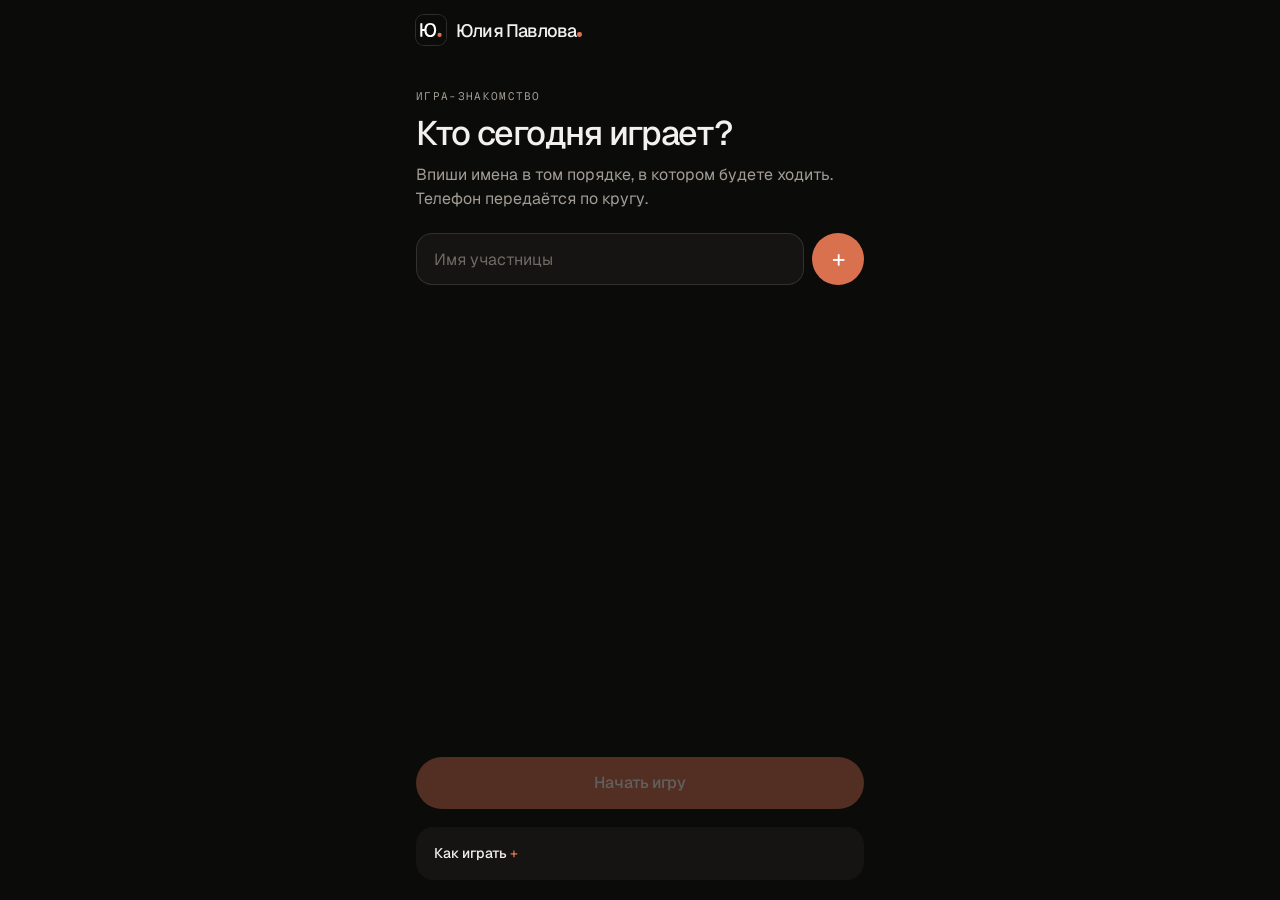
==== igra/index.html @ d2e3b5a1 "Игра-знакомство: мини-приложение для телефона Юли (поле, кубик, 140 карточек, итоги) Co-Authored-By:" ====
<!doctype html>
<html lang="ru">
<head>
<meta charset="utf-8">
<meta name="viewport" content="width=device-width,initial-scale=1,viewport-fit=cover">
<meta name="theme-color" content="#0B0B0A">
<meta name="robots" content="noindex">
<title>Игра-знакомство · Юлия Павлова</title>
<link rel="icon" href="../favicon.svg" type="image/svg+xml">
<script src="https://telegram.org/js/telegram-web-app.js"></script>
<link rel="stylesheet" href="style.css">
</head>
<body>
<div id="app">

  <!-- Экран 1: участницы -->
  <section class="screen" id="s-setup">
    <header class="top">
      <span class="logo"><img src="../favicon.svg" width="30" height="30" alt=""><span>Юлия Павлова<i class="dot"></i></span></span>
    </header>
    <div class="setup">
      <p class="label">Игра-знакомство</p>
      <h1>Кто сегодня играет?</h1>
      <p class="muted">Впиши имена в том порядке, в котором будете ходить. Телефон передаётся по кругу.</p>
      <form id="add-form" class="add" autocomplete="off">
        <input id="add-name" maxlength="20" placeholder="Имя участницы" enterkeyhint="done">
        <button class="pill accent" type="submit" aria-label="Добавить">+</button>
      </form>
      <ol id="players" class="players"></ol>
      <div class="setup-actions">
        <button id="btn-start" class="pill accent wide" disabled>Начать игру</button>
      </div>
      <details class="rules">
        <summary>Как играть</summary>
        <ol>
          <li>Бросай кубик, фишка пройдёт по полю.</li>
          <li>Цвет клетки — тема. Откроется карточка с началом фразы.</li>
          <li>Продолжи фразу вслух и расскажи, почему, как тебе кажется, она выпала именно тебе.</li>
          <li>Отметь, насколько фраза про тебя: «Точно нет», «И да, и нет» или «Точно да».</li>
          <li>Передай телефон следующей. В конце Юля увидит итоги.</li>
        </ol>
      </details>
    </div>
  </section>

  <!-- Экран 2: поле -->
  <section class="screen" id="s-game" hidden>
    <header class="top">
      <span class="logo small"><img src="../favicon.svg" width="26" height="26" alt=""></span>
      <div id="queue" class="queue" aria-label="Очередь ходов"></div>
      <button id="btn-menu" class="icon-btn" aria-label="Меню">
        <svg viewBox="0 0 24 24" width="22" height="22"><circle cx="5" cy="12" r="1.8"/><circle cx="12" cy="12" r="1.8"/><circle cx="19" cy="12" r="1.8"/></svg>
      </button>
    </header>
    <div class="board-wrap">
      <div id="board" class="board">
        <div class="center">
          <p class="label" id="turn-label">Ходит</p>
          <p class="turn-name" id="turn-name"></p>
          <div class="scene" id="dice-btn" role="button" tabindex="0" aria-label="Бросить кубик">
            <div class="cube" id="cube">
              <div class="face f1"><i></i></div>
              <div class="face f2"><i></i><i></i></div>
              <div class="face f3"><i></i><i></i><i></i></div>
              <div class="face f4"><i></i><i></i><i></i><i></i></div>
              <div class="face f5"><i></i><i></i><i></i><i></i><i></i></div>
              <div class="face f6"><i></i><i></i><i></i><i></i><i></i><i></i></div>
            </div>
          </div>
          <p class="hint" id="dice-hint">Нажми на кубик</p>
        </div>
      </div>
    </div>
    <ul class="legend" id="legend"></ul>
  </section>

  <!-- Экран 3: итоги -->
  <section class="screen" id="s-summary" hidden>
    <header class="top">
      <button id="btn-back" class="icon-btn" aria-label="Назад к полю">
        <svg viewBox="0 0 24 24" width="22" height="22"><path d="M15 5l-7 7 7 7" fill="none" stroke="currentColor" stroke-width="2" stroke-linecap="round" stroke-linejoin="round"/></svg>
      </button>
      <span class="top-title">Итоги игры</span>
      <span class="icon-btn" aria-hidden="true"></span>
    </header>
    <div id="summary" class="summary"></div>
    <div class="summary-actions">
      <button id="btn-copy" class="pill accent wide">Скопировать итоги</button>
      <button id="btn-new" class="pill ghost wide">Новая игра</button>
    </div>
  </section>

  <!-- Карточка -->
  <div id="card-layer" class="layer" hidden>
    <div class="card-flip" id="card-flip">
      <div class="card back"><span class="back-mark">Ю<i class="dot"></i></span></div>
      <div class="card front" id="card-front">
        <div class="card-head">
          <span class="chip" id="card-theme"></span>
          <span class="card-who" id="card-who"></span>
        </div>
        <p class="phrase" id="card-phrase"></p>
        <p class="card-hint">Продолжи фразу вслух и расскажи, почему она тебе выпала.</p>
        <div class="scale" id="scale" role="radiogroup" aria-label="Насколько это про тебя">
          <button data-v="no" role="radio">Точно нет</button>
          <button data-v="mid" role="radio">И да, и нет</button>
          <button data-v="yes" role="radio">Точно да</button>
        </div>
        <textarea id="card-note" rows="2" maxlength="300" placeholder="Заметка Юли — по желанию"></textarea>
        <div class="card-actions">
          <button class="pill ghost" id="btn-swap">Другая</button>
          <button class="pill accent" id="btn-done" disabled>Дальше</button>
        </div>
      </div>
    </div>
  </div>

  <!-- Меню -->
  <div id="menu-layer" class="layer sheet-layer" hidden>
    <div class="sheet">
      <button class="sheet-item" data-act="summary">Итоги игры</button>
      <button class="sheet-item" data-act="skip">Пропустить ход</button>
      <button class="sheet-item" data-act="players">Изменить участниц</button>
      <button class="sheet-item danger" data-act="new">Начать заново</button>
      <button class="sheet-item muted" data-act="close">Закрыть</button>
    </div>
  </div>

  <div id="toast" class="toast" role="status" aria-live="polite"></div>
</div>
<script src="cards.js"></script>
<script src="app.js"></script>
</body>
</html>
---- igra/style.css ----
@font-face{font-family:'Geist';font-weight:400 600;font-display:swap;src:url(../fonts/Geist-cyrillic-0.woff2) format('woff2');unicode-range:U+0301,U+0400-045F,U+0490-0491,U+04B0-04B1,U+2116}
@font-face{font-family:'Geist';font-weight:400 600;font-display:swap;src:url(../fonts/Geist-latin-1.woff2) format('woff2');unicode-range:U+0000-00FF,U+0131,U+0152-0153,U+2000-206F,U+2212}
@font-face{font-family:'Geist Mono';font-weight:400 500;font-display:swap;src:url(../fonts/GeistMono-cyrillic-2.woff2) format('woff2');unicode-range:U+0301,U+0400-045F,U+0490-0491,U+04B0-04B1,U+2116}
@font-face{font-family:'Geist Mono';font-weight:400 500;font-display:swap;src:url(../fonts/GeistMono-latin-3.woff2) format('woff2');unicode-range:U+0000-00FF,U+0131,U+0152-0153,U+2000-206F,U+2212}

:root{
  --black:#0B0B0A;--panel:#151412;--panel2:#1D1B19;--off:#F3F1EE;--gray:#6F6A63;--gray-d:#A29C94;
  --line:rgba(255,255,255,.12);--accent:#D9714F;--accent-ink:#A9472A;
  --f:'Geist',system-ui,sans-serif;--mono:'Geist Mono',ui-monospace,monospace;
  --ease:cubic-bezier(.16,1,.3,1);
  --safe-b:env(safe-area-inset-bottom,0px);
}
*{box-sizing:border-box;margin:0;padding:0}
html,body{height:100%}
body{background:var(--black);color:var(--off);font-family:var(--f);font-size:16px;line-height:1.5;-webkit-font-smoothing:antialiased;-webkit-tap-highlight-color:transparent;overscroll-behavior:none}
button,input,textarea{font:inherit;color:inherit;background:none;border:0}
button{cursor:pointer;touch-action:manipulation;user-select:none;-webkit-user-select:none}
:focus-visible{outline:2px solid var(--accent);outline-offset:3px;border-radius:8px}
[hidden]{display:none!important}

#app{max-width:480px;margin:0 auto;min-height:100%;position:relative}
.screen{min-height:100dvh;display:flex;flex-direction:column;padding:0 16px calc(20px + var(--safe-b))}
.top{display:flex;align-items:center;gap:12px;height:60px;flex:none}
.logo{display:inline-flex;align-items:center;gap:10px;font-weight:500;font-size:18px;letter-spacing:-.045em}
.logo img{border-radius:8px;box-shadow:0 0 0 1px rgba(255,255,255,.14)}
.dot{display:inline-block;width:.24em;height:.24em;border-radius:50%;background:var(--accent);margin-left:.06em;vertical-align:baseline}
.top-title{flex:1;text-align:center;font-weight:500;letter-spacing:-.02em}
.icon-btn{width:40px;height:40px;border-radius:12px;display:grid;place-items:center;fill:currentColor;flex:none}
.icon-btn:active{background:var(--panel)}

.label{font-family:var(--mono);font-size:11px;letter-spacing:.12em;text-transform:uppercase;color:var(--gray-d)}
.muted{color:var(--gray-d)}
h1{font-size:34px;line-height:1.08;font-weight:500;letter-spacing:-.04em;margin:10px 0 12px}

.pill{display:inline-flex;align-items:center;justify-content:center;gap:8px;height:52px;padding:0 24px;border-radius:999px;font-weight:500;letter-spacing:-.01em;transition:transform 160ms var(--ease),background 200ms,opacity 200ms}
.pill:active{transform:scale(.97)}
.pill.accent{background:var(--accent);color:#fff}
.pill.ghost{box-shadow:inset 0 0 0 1px var(--line);color:var(--off)}
.pill.wide{width:100%}
.pill:disabled{opacity:.35;pointer-events:none}

/* Участницы */
.setup{padding-top:28px;display:flex;flex-direction:column;flex:1}
.add{display:flex;gap:8px;margin:22px 0 12px}
.add input{flex:1;height:52px;border-radius:16px;background:var(--panel);padding:0 18px;font-size:16px;box-shadow:inset 0 0 0 1px var(--line)}
.add input::placeholder{color:var(--gray)}
.add .pill{width:52px;padding:0;font-size:24px;font-weight:400}
.players{list-style:none;display:flex;flex-direction:column;gap:8px}
.players li{display:flex;align-items:center;gap:12px;height:52px;padding:0 8px 0 12px;border-radius:16px;background:var(--panel);animation:pop 320ms var(--ease)}
.players .num{font-family:var(--mono);font-size:12px;color:var(--gray);width:18px}
.players .name{flex:1;font-weight:500}
.players .rm{width:40px;height:40px;border-radius:12px;color:var(--gray-d);font-size:20px}
.token-i{width:26px;height:26px;border-radius:50%;display:grid;place-items:center;font-size:12px;font-weight:600;color:#0B0B0A;flex:none}
.setup-actions{display:flex;flex-direction:column;gap:10px;margin-top:auto;padding-top:24px}
.rules{margin-top:18px;padding:16px 18px;border-radius:18px;background:var(--panel);color:var(--gray-d);font-size:14px}
.rules summary{color:var(--off);font-weight:500;cursor:pointer;list-style:none}
.rules summary::after{content:' +';color:var(--accent)}
.rules[open] summary::after{content:' −'}
.rules ol{margin:10px 0 0 18px;display:flex;flex-direction:column;gap:6px}

/* Очередь */
.queue{flex:1;display:flex;gap:6px;overflow-x:auto;scrollbar-width:none;padding:4px 0}
.queue::-webkit-scrollbar{display:none}
.q{display:inline-flex;align-items:center;gap:6px;height:32px;padding:0 12px 0 4px;border-radius:999px;background:var(--panel);font-size:13px;white-space:nowrap;color:var(--gray-d);transition:background 250ms,color 250ms}
.q .token-i{width:24px;height:24px;font-size:11px;box-shadow:0 0 0 1px rgba(11,11,10,.25)}
.q.on{background:var(--off);color:#0B0B0A;font-weight:500}

/* Поле */
.board-wrap{flex:1;display:flex;align-items:center;justify-content:center;padding:8px 0}
.board{--gap:5px;position:relative;width:100%;max-width:420px;display:grid;grid-template-columns:repeat(6,1fr);grid-template-rows:repeat(7,1fr);gap:var(--gap);aspect-ratio:6/7}
.cell{border-radius:12px;position:relative;display:flex;align-items:flex-start;justify-content:flex-start;padding:6px;font-family:var(--mono);font-size:9px;letter-spacing:.04em;text-transform:uppercase;color:rgba(11,11,10,.62);transition:transform 300ms var(--ease),box-shadow 300ms}
.cell.start{background:var(--panel2)!important;color:var(--gray-d);box-shadow:inset 0 0 0 1px var(--line)}
.cell.land{transform:scale(1.08);box-shadow:0 0 0 2px var(--off),0 10px 30px rgba(0,0,0,.5);z-index:2}
.center{grid-column:2/6;grid-row:2/7;border-radius:22px;background:var(--panel);display:flex;flex-direction:column;align-items:center;justify-content:center;text-align:center;padding:12px}
.turn-name{font-size:26px;font-weight:500;letter-spacing:-.035em;line-height:1.1;margin:4px 0 8px;max-width:100%;overflow:hidden;text-overflow:ellipsis;white-space:nowrap}
.hint{font-size:13px;color:var(--gray-d);margin-top:10px;min-height:20px}

.tokens{position:absolute;inset:0;pointer-events:none}
.token{position:absolute;width:24px;height:24px;margin:-12px 0 0 -12px;border-radius:50%;display:grid;place-items:center;font-size:11px;font-weight:600;color:#0B0B0A;box-shadow:0 0 0 2px var(--black),0 4px 10px rgba(0,0,0,.45);transition:left 260ms var(--ease),top 260ms var(--ease),transform 260ms var(--ease);z-index:3}
.token.me{transform:scale(1.18);z-index:4}

/* Кубик */
.scene{width:84px;height:84px;perspective:420px;cursor:pointer;margin:14px 0 10px}
.cube{width:100%;height:100%;position:relative;transform-style:preserve-3d;transform:rotateX(-22deg) rotateY(-30deg);transition:transform 1100ms cubic-bezier(.2,.75,.25,1)}
.face{position:absolute;inset:0;border-radius:18px;background:var(--off);box-shadow:inset 0 0 0 1px rgba(0,0,0,.08),inset 0 -6px 14px rgba(0,0,0,.08);display:grid;grid-template:repeat(3,1fr)/repeat(3,1fr);padding:14px;backface-visibility:hidden}
.face i{width:13px;height:13px;border-radius:50%;background:#121211;place-self:center}
.f1 i{background:var(--accent);width:17px;height:17px}
.f1{transform:translateZ(42px)}
.f6{transform:rotateY(180deg) translateZ(42px)}
.f2{transform:rotateY(90deg) translateZ(42px)}
.f5{transform:rotateY(-90deg) translateZ(42px)}
.f3{transform:rotateX(90deg) translateZ(42px)}
.f4{transform:rotateX(-90deg) translateZ(42px)}
.f1 i{grid-area:2/2}
.f2 i:nth-child(1){grid-area:1/1}.f2 i:nth-child(2){grid-area:3/3}
.f3 i:nth-child(1){grid-area:1/1}.f3 i:nth-child(2){grid-area:2/2}.f3 i:nth-child(3){grid-area:3/3}
.f4 i:nth-child(1){grid-area:1/1}.f4 i:nth-child(2){grid-area:1/3}.f4 i:nth-child(3){grid-area:3/1}.f4 i:nth-child(4){grid-area:3/3}
.f5 i:nth-child(1){grid-area:1/1}.f5 i:nth-child(2){grid-area:1/3}.f5 i:nth-child(3){grid-area:2/2}.f5 i:nth-child(4){grid-area:3/1}.f5 i:nth-child(5){grid-area:3/3}
.f6 i:nth-child(1){grid-area:1/1}.f6 i:nth-child(2){grid-area:2/1}.f6 i:nth-child(3){grid-area:3/1}.f6 i:nth-child(4){grid-area:1/3}.f6 i:nth-child(5){grid-area:2/3}.f6 i:nth-child(6){grid-area:3/3}
.scene.busy{pointer-events:none}
.scene.wait .cube{animation:nudge 2.4s var(--ease) infinite}

.legend{list-style:none;display:flex;flex-wrap:wrap;gap:6px 14px;justify-content:center;padding:8px 0 4px;font-size:12px;color:var(--gray-d)}
.legend li{display:inline-flex;align-items:center;gap:6px}
.legend i{width:10px;height:10px;border-radius:3px}

/* Слои */
.layer{position:fixed;inset:0;z-index:20;display:flex;align-items:center;justify-content:center;padding:16px;background:rgba(6,6,5,.72);backdrop-filter:blur(6px);-webkit-backdrop-filter:blur(6px);animation:fade 240ms ease}
.card-flip{width:100%;max-width:420px;position:relative;perspective:1200px}
.card{border-radius:28px;backface-visibility:hidden;-webkit-backface-visibility:hidden;transition:transform 700ms var(--ease)}
.card.back{position:absolute;inset:0;background:var(--panel);box-shadow:inset 0 0 0 1px var(--line);display:grid;place-items:center;transform:rotateY(0)}
.back-mark{font-size:84px;font-weight:500;letter-spacing:-.06em;display:inline-flex;align-items:flex-end}
.back-mark .dot{width:18px;height:18px;margin:0 0 20px 3px}
.card.front{background:var(--off);color:#121211;padding:22px 20px 18px;transform:rotateY(180deg);display:flex;flex-direction:column;max-height:calc(100dvh - 32px);overflow:auto}
.card-flip.open .back{transform:rotateY(-180deg)}
.card-flip.open .front{transform:rotateY(0)}
.card-head{display:flex;align-items:center;justify-content:space-between;gap:10px}
.chip{display:inline-flex;align-items:center;gap:7px;height:30px;padding:0 12px;border-radius:999px;font-family:var(--mono);font-size:11px;letter-spacing:.08em;text-transform:uppercase;color:#121211}
.card-who{font-size:13px;color:var(--gray)}
.phrase{font-size:29px;line-height:1.14;font-weight:500;letter-spacing:-.035em;margin:26px 0 14px;text-wrap:balance}
.card-hint{font-size:14px;color:var(--gray);margin-bottom:20px}
.scale{display:grid;grid-template-columns:repeat(3,1fr);gap:6px;padding:5px;border-radius:18px;background:#E7E5E1}
.scale button{height:48px;border-radius:14px;font-size:14px;font-weight:500;color:#3a3733;transition:background 200ms,color 200ms,transform 160ms var(--ease)}
.scale button:active{transform:scale(.96)}
.scale button[aria-checked=true]{background:#121211;color:#fff}
.scale button[data-v=yes][aria-checked=true]{background:var(--accent-ink)}
.scale.optional::before{content:'По желанию';grid-column:1/-1;font-family:var(--mono);font-size:10px;letter-spacing:.1em;text-transform:uppercase;color:var(--gray);text-align:center;padding-top:2px}
#card-note{margin-top:10px;width:100%;border-radius:14px;background:#fff;padding:12px 14px;font-size:14px;resize:none;color:#121211;box-shadow:inset 0 0 0 1px rgba(18,18,17,.1)}
#card-note::placeholder{color:#A29C94}
.card-actions{display:grid;grid-template-columns:auto 1fr;gap:8px;margin-top:14px}
.card .pill.ghost{color:#121211;box-shadow:inset 0 0 0 1px rgba(18,18,17,.16)}

.sheet-layer{align-items:flex-end;padding:0}
.sheet{width:100%;max-width:480px;background:var(--panel);border-radius:24px 24px 0 0;padding:10px 10px calc(14px + var(--safe-b));display:flex;flex-direction:column;animation:up 320ms var(--ease)}
.sheet-item{height:54px;border-radius:14px;text-align:left;padding:0 16px;font-weight:500}
.sheet-item:active{background:var(--panel2)}
.sheet-item.danger{color:var(--accent)}
.sheet-item.muted{color:var(--gray-d)}

/* Итоги */
.summary{display:flex;flex-direction:column;gap:12px;padding:8px 0 16px;flex:1}
.empty{color:var(--gray-d);text-align:center;padding:40px 0}
.person{background:var(--panel);border-radius:22px;padding:16px}
.person-head{display:flex;align-items:center;gap:10px;margin-bottom:6px}
.person-head .name{font-weight:500;font-size:18px;letter-spacing:-.02em;flex:1}
.person-head .cnt{font-family:var(--mono);font-size:11px;color:var(--gray)}
.focus{font-size:13px;color:var(--gray-d);margin-bottom:8px}
.focus b{color:var(--accent);font-weight:500}
.entry{padding:10px 0;border-top:1px solid var(--line)}
.entry-top{display:flex;align-items:center;gap:8px;font-family:var(--mono);font-size:10px;letter-spacing:.08em;text-transform:uppercase;color:var(--gray-d)}
.entry-top i{width:8px;height:8px;border-radius:2px}
.entry p{margin-top:4px;font-size:15px;line-height:1.35}
.badge{margin-left:auto;font-family:var(--f);font-size:12px;letter-spacing:0;text-transform:none;padding:2px 9px;border-radius:999px;background:var(--panel2);color:var(--gray-d)}
.badge.yes{background:var(--accent-ink);color:#fff}
.badge.mid{background:#3a3733;color:var(--off)}
.entry .note{font-size:13px;color:var(--gray-d);margin-top:4px}
.summary-actions{display:flex;flex-direction:column;gap:10px;position:sticky;bottom:0;padding:12px 0 calc(4px + var(--safe-b));background:linear-gradient(transparent,var(--black) 30%)}

.toast{position:fixed;left:50%;bottom:calc(24px + var(--safe-b));transform:translate(-50%,20px);background:var(--off);color:#121211;padding:12px 18px;border-radius:999px;font-size:14px;font-weight:500;opacity:0;pointer-events:none;transition:opacity 220ms,transform 320ms var(--ease);z-index:40;white-space:nowrap}
.toast.on{opacity:1;transform:translate(-50%,0)}

@keyframes pop{from{opacity:0;transform:translateY(6px) scale(.98)}}
@keyframes fade{from{opacity:0}}
@keyframes up{from{transform:translateY(100%)}}
@keyframes nudge{0%,70%,100%{translate:0 0}80%{translate:0 -6px}90%{translate:0 0}}

@media (max-height:700px){.phrase{font-size:25px;margin-top:18px}.board{max-width:360px}}
@media (prefers-reduced-motion:reduce){
  *,*::before,*::after{animation-duration:1ms!important;transition-duration:1ms!important}
}
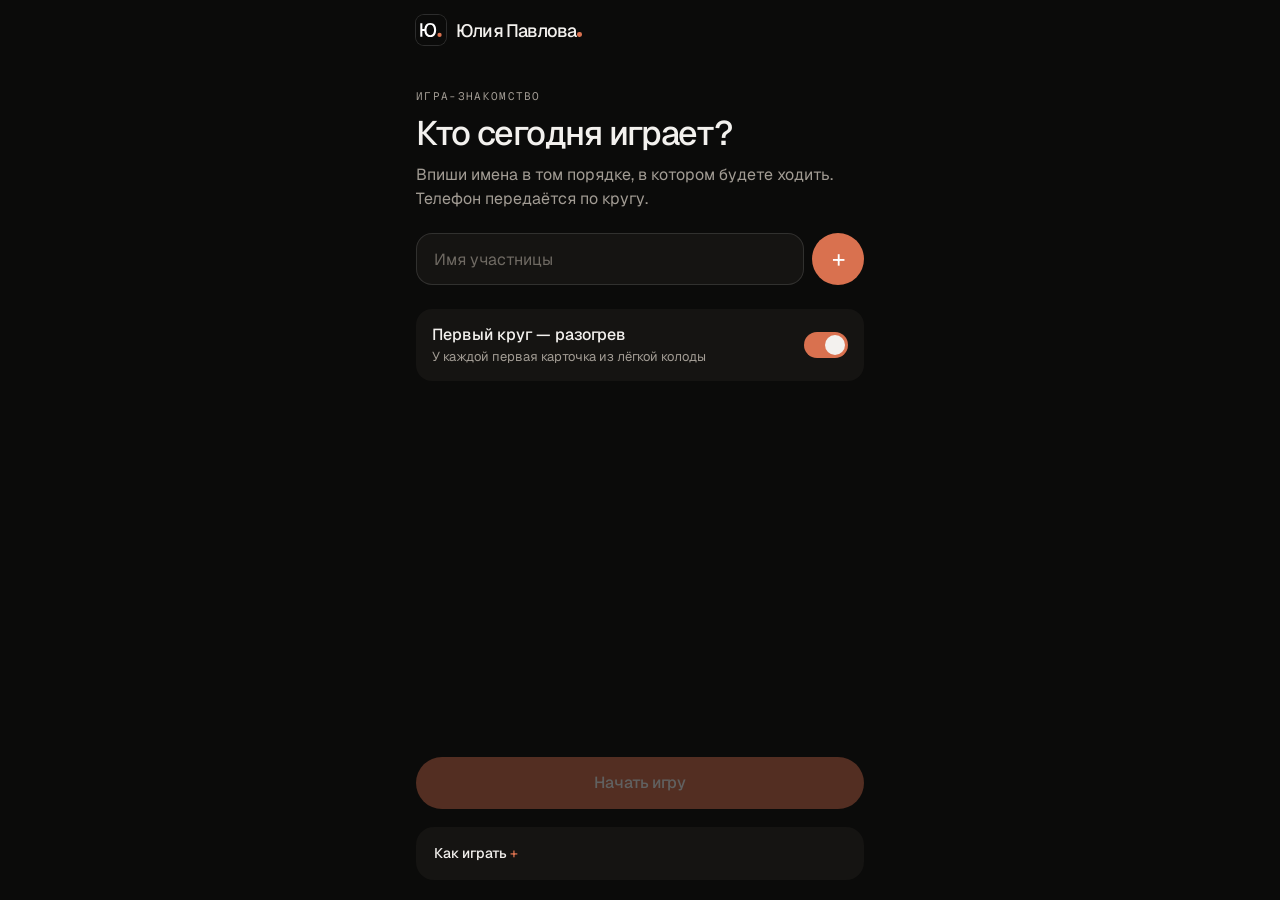
==== commit bbdd091e: "Игра-знакомство v2: сохранения с копией и архивом, первый круг разогрева, анимации фишек и кубика, т" ====
--- a/igra/index.html
+++ b/igra/index.html
@@ -27,14 +27,18 @@
         <button class="pill accent" type="submit" aria-label="Добавить">+</button>
       </form>
       <ol id="players" class="players"></ol>
+      <label class="opt" id="opt-warmup-row">
+        <span><b>Первый круг — разогрев</b><small>У каждой первая карточка из лёгкой колоды</small></span>
+        <input type="checkbox" id="opt-warmup" checked><i class="switch" aria-hidden="true"></i>
+      </label>
       <div class="setup-actions">
         <button id="btn-start" class="pill accent wide" disabled>Начать игру</button>
       </div>
       <details class="rules">
         <summary>Как играть</summary>
         <ol>
-          <li>Бросай кубик, фишка пройдёт по полю.</li>
-          <li>Цвет клетки — тема. Откроется карточка с началом фразы.</li>
+          <li>Бросай кубик, фишка пройдёт по полю. Первый круг — лёгкие вопросы для разогрева.</li>
+          <li>Цвет и значок клетки — тема. Откроется карточка с началом фразы.</li>
           <li>Продолжи фразу вслух и расскажи, почему, как тебе кажется, она выпала именно тебе.</li>
           <li>Отметь, насколько фраза про тебя: «Точно нет», «И да, и нет» или «Точно да».</li>
           <li>Передай телефон следующей. В конце Юля увидит итоги.</li>
@@ -121,6 +125,7 @@
       <button class="sheet-item" data-act="summary">Итоги игры</button>
       <button class="sheet-item" data-act="skip">Пропустить ход</button>
       <button class="sheet-item" data-act="players">Изменить участниц</button>
+      <button class="sheet-item" data-act="sound" id="menu-sound">Звук: включён</button>
       <button class="sheet-item danger" data-act="new">Начать заново</button>
       <button class="sheet-item muted" data-act="close">Закрыть</button>
     </div>
--- a/igra/style.css
+++ b/igra/style.css
@@ -9,6 +9,7 @@
   --f:'Geist',system-ui,sans-serif;--mono:'Geist Mono',ui-monospace,monospace;
   --ease:cubic-bezier(.16,1,.3,1);
   --safe-b:env(safe-area-inset-bottom,0px);
+  --safe-t:max(env(safe-area-inset-top,0px), calc(var(--tg-safe-area-inset-top,0px) + var(--tg-content-safe-area-inset-top,0px)));
 }
 *{box-sizing:border-box;margin:0;padding:0}
 html,body{height:100%}
@@ -19,7 +20,7 @@
 [hidden]{display:none!important}
 
 #app{max-width:480px;margin:0 auto;min-height:100%;position:relative}
-.screen{min-height:100dvh;display:flex;flex-direction:column;padding:0 16px calc(20px + var(--safe-b))}
+.screen{min-height:100dvh;display:flex;flex-direction:column;padding:var(--safe-t) max(16px,env(safe-area-inset-right)) calc(20px + var(--safe-b)) max(16px,env(safe-area-inset-left))}
 .top{display:flex;align-items:center;gap:12px;height:60px;flex:none}
 .logo{display:inline-flex;align-items:center;gap:10px;font-weight:500;font-size:18px;letter-spacing:-.045em}
 .logo img{border-radius:8px;box-shadow:0 0 0 1px rgba(255,255,255,.14)}
@@ -69,6 +70,8 @@
 .board-wrap{flex:1;display:flex;align-items:center;justify-content:center;padding:8px 0}
 .board{--gap:5px;position:relative;width:100%;max-width:420px;display:grid;grid-template-columns:repeat(6,1fr);grid-template-rows:repeat(7,1fr);gap:var(--gap);aspect-ratio:6/7}
 .cell{border-radius:12px;position:relative;display:flex;align-items:flex-start;justify-content:flex-start;padding:6px;font-family:var(--mono);font-size:9px;letter-spacing:.04em;text-transform:uppercase;color:rgba(11,11,10,.62);transition:transform 300ms var(--ease),box-shadow 300ms}
+.cell svg{width:42%;height:42%;max-width:20px;fill:none;stroke:rgba(11,11,10,.5);stroke-width:1.8;stroke-linecap:round;stroke-linejoin:round}
+.cell.dark svg{stroke:rgba(255,255,255,.72)}
 .cell.start{background:var(--panel2)!important;color:var(--gray-d);box-shadow:inset 0 0 0 1px var(--line)}
 .cell.land{transform:scale(1.08);box-shadow:0 0 0 2px var(--off),0 10px 30px rgba(0,0,0,.5);z-index:2}
 .center{grid-column:2/6;grid-row:2/7;border-radius:22px;background:var(--panel);display:flex;flex-direction:column;align-items:center;justify-content:center;text-align:center;padding:12px}
@@ -78,10 +81,18 @@
 .tokens{position:absolute;inset:0;pointer-events:none}
 .token{position:absolute;width:24px;height:24px;margin:-12px 0 0 -12px;border-radius:50%;display:grid;place-items:center;font-size:11px;font-weight:600;color:#0B0B0A;box-shadow:0 0 0 2px var(--black),0 4px 10px rgba(0,0,0,.45);transition:left 260ms var(--ease),top 260ms var(--ease),transform 260ms var(--ease);z-index:3}
 .token.me{transform:scale(1.18);z-index:4}
+.token b{font-weight:600}
+.token.hop{animation:hop 300ms var(--ease)}
+@keyframes hop{0%{translate:0 0;scale:1 1}30%{translate:0 -10px;scale:.9 1.12}62%{translate:0 0;scale:1.14 .86}100%{translate:0 0;scale:1 1}}
+.board.thud{animation:thud 380ms linear}
+@keyframes thud{0%{translate:0 0}15%{translate:0 3px}35%{translate:0 -2px}55%{translate:0 1px}75%{translate:0 -.5px}100%{translate:0 0}}
+.scene.windup .cube{scale:.9;transition:transform 1100ms cubic-bezier(.2,.75,.25,1),scale 110ms ease-in}
+.scale button.pop{animation:pop2 260ms var(--ease)}
+@keyframes pop2{0%{scale:1}40%{scale:1.08}100%{scale:1}}
 
 /* Кубик */
 .scene{width:84px;height:84px;perspective:420px;cursor:pointer;margin:14px 0 10px}
-.cube{width:100%;height:100%;position:relative;transform-style:preserve-3d;transform:rotateX(-22deg) rotateY(-30deg);transition:transform 1100ms cubic-bezier(.2,.75,.25,1)}
+.cube{width:100%;height:100%;position:relative;transform-style:preserve-3d;transform:rotateX(-22deg) rotateY(-30deg);transition:transform 1100ms cubic-bezier(.2,.75,.25,1),scale 220ms var(--ease)}
 .face{position:absolute;inset:0;border-radius:18px;background:var(--off);box-shadow:inset 0 0 0 1px rgba(0,0,0,.08),inset 0 -6px 14px rgba(0,0,0,.08);display:grid;grid-template:repeat(3,1fr)/repeat(3,1fr);padding:14px;backface-visibility:hidden}
 .face i{width:13px;height:13px;border-radius:50%;background:#121211;place-self:center}
 .f1 i{background:var(--accent);width:17px;height:17px}
@@ -102,7 +113,9 @@
 
 .legend{list-style:none;display:flex;flex-wrap:wrap;gap:6px 14px;justify-content:center;padding:8px 0 4px;font-size:12px;color:var(--gray-d)}
 .legend li{display:inline-flex;align-items:center;gap:6px}
-.legend i{width:10px;height:10px;border-radius:3px}
+.legend i{width:16px;height:16px;border-radius:5px;display:grid;place-items:center}
+.legend i svg{width:11px;height:11px;fill:none;stroke:rgba(11,11,10,.6);stroke-width:2.2;stroke-linecap:round;stroke-linejoin:round}
+.legend i.dark svg{stroke:rgba(255,255,255,.85)}
 
 /* Слои */
 .layer{position:fixed;inset:0;z-index:20;display:flex;align-items:center;justify-content:center;padding:16px;background:rgba(6,6,5,.72);backdrop-filter:blur(6px);-webkit-backdrop-filter:blur(6px);animation:fade 240ms ease}
@@ -115,6 +128,7 @@
 .card-flip.open .back{transform:rotateY(-180deg)}
 .card-flip.open .front{transform:rotateY(0)}
 .card-head{display:flex;align-items:center;justify-content:space-between;gap:10px}
+.chip svg{width:14px;height:14px;fill:none;stroke:currentColor;stroke-width:2;stroke-linecap:round;stroke-linejoin:round;flex:none}
 .chip{display:inline-flex;align-items:center;gap:7px;height:30px;padding:0 12px;border-radius:999px;font-family:var(--mono);font-size:11px;letter-spacing:.08em;text-transform:uppercase;color:#121211}
 .card-who{font-size:13px;color:var(--gray)}
 .phrase{font-size:29px;line-height:1.14;font-weight:500;letter-spacing:-.035em;margin:26px 0 14px;text-wrap:balance}
@@ -156,6 +170,22 @@
 .entry .note{font-size:13px;color:var(--gray-d);margin-top:4px}
 .summary-actions{display:flex;flex-direction:column;gap:10px;position:sticky;bottom:0;padding:12px 0 calc(4px + var(--safe-b));background:linear-gradient(transparent,var(--black) 30%)}
 
+.opt{display:flex;align-items:center;gap:12px;margin-top:12px;padding:14px 16px;border-radius:16px;background:var(--panel);cursor:pointer}
+.opt span{flex:1;display:flex;flex-direction:column}
+.opt b{font-weight:500}
+.opt small{font-size:13px;color:var(--gray-d)}
+.opt input{position:absolute;opacity:0;pointer-events:none}
+.switch{width:44px;height:26px;border-radius:999px;background:#3a3733;position:relative;flex:none;transition:background 200ms}
+.switch::after{content:'';position:absolute;top:3px;left:3px;width:20px;height:20px;border-radius:50%;background:var(--off);transition:transform 240ms var(--ease)}
+.opt input:checked+.switch{background:var(--accent)}
+.opt input:checked+.switch::after{transform:translateX(18px)}
+.opt input:focus-visible+.switch{outline:2px solid var(--accent);outline-offset:3px}
+.arch-label{margin:14px 4px 2px}
+.arch{display:flex;align-items:center;gap:12px;background:var(--panel);border-radius:18px;padding:12px 12px 12px 16px}
+.arch div{flex:1;display:flex;flex-direction:column;min-width:0}
+.arch b{font-weight:500}
+.arch span{font-size:13px;color:var(--gray-d);overflow:hidden;text-overflow:ellipsis;white-space:nowrap}
+.pill.small{height:40px;padding:0 16px;font-size:14px}
 .toast{position:fixed;left:50%;bottom:calc(24px + var(--safe-b));transform:translate(-50%,20px);background:var(--off);color:#121211;padding:12px 18px;border-radius:999px;font-size:14px;font-weight:500;opacity:0;pointer-events:none;transition:opacity 220ms,transform 320ms var(--ease);z-index:40;white-space:nowrap}
 .toast.on{opacity:1;transform:translate(-50%,0)}
 
